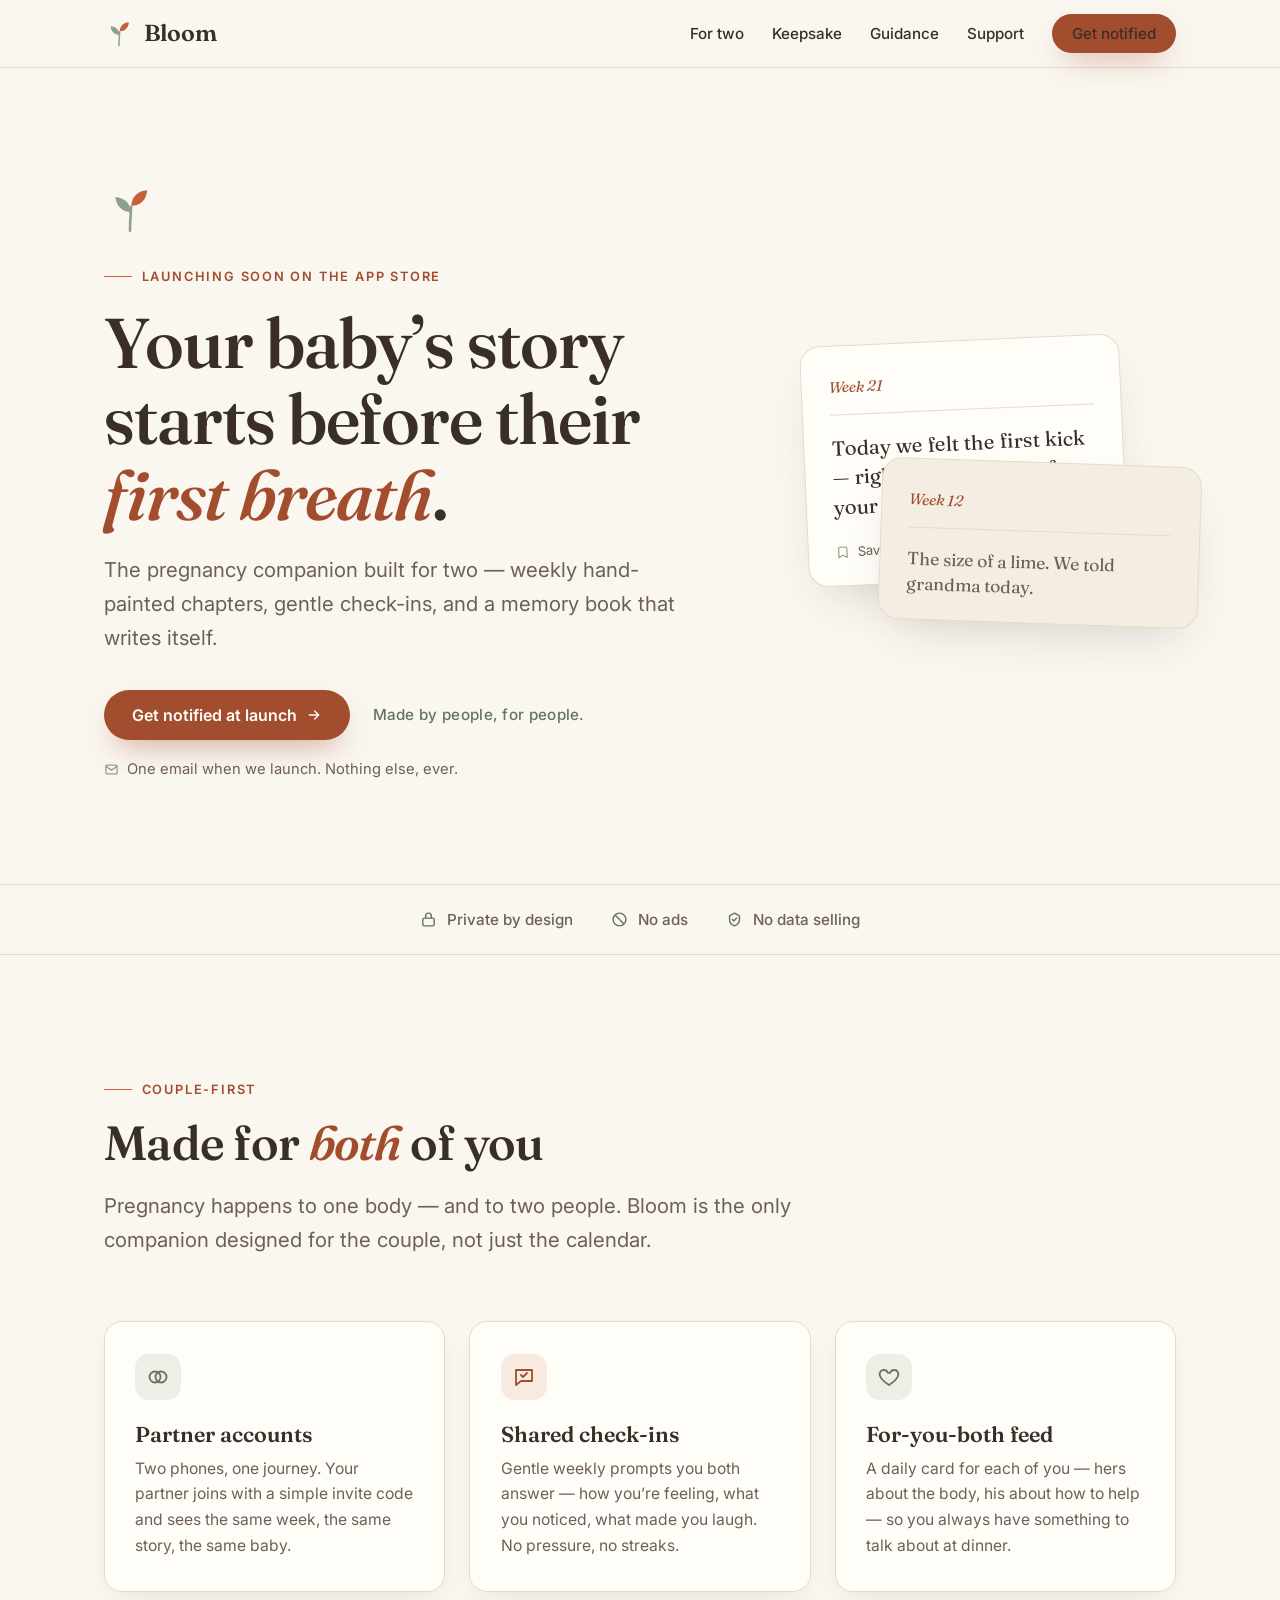
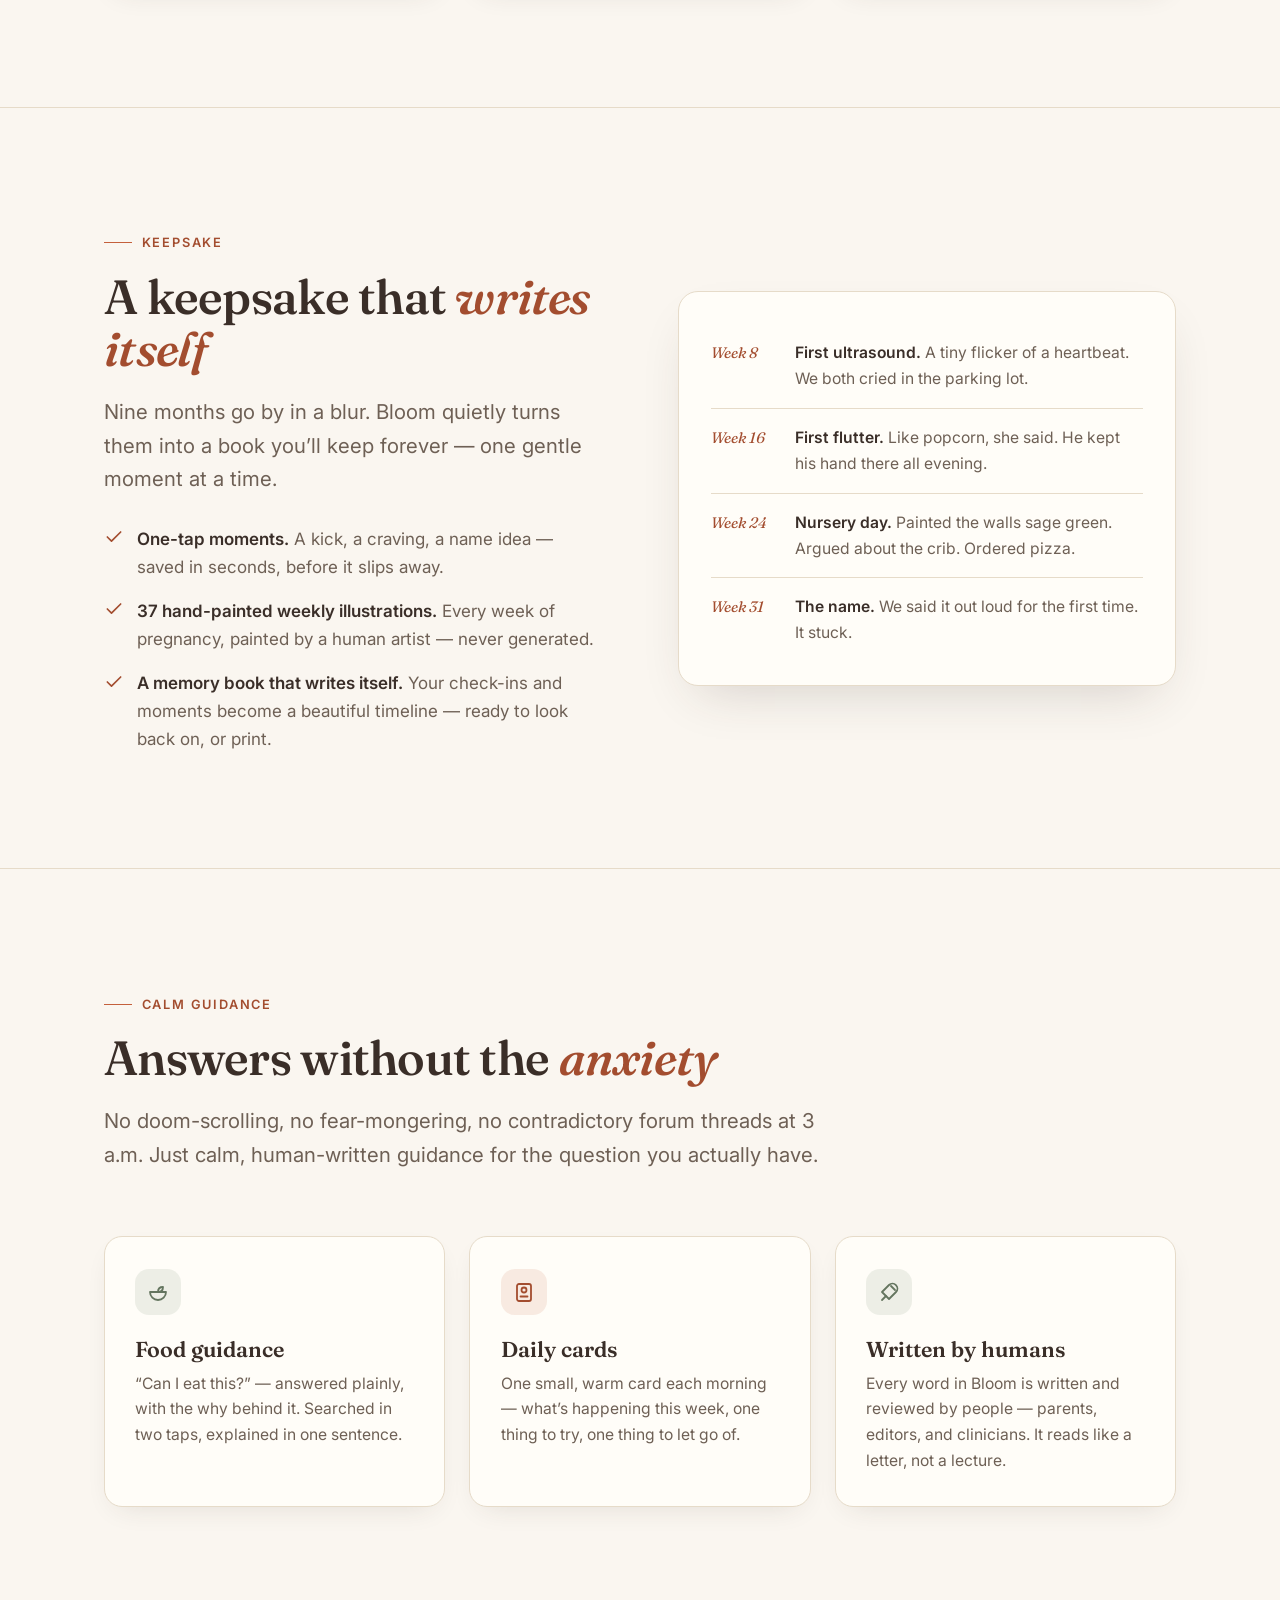
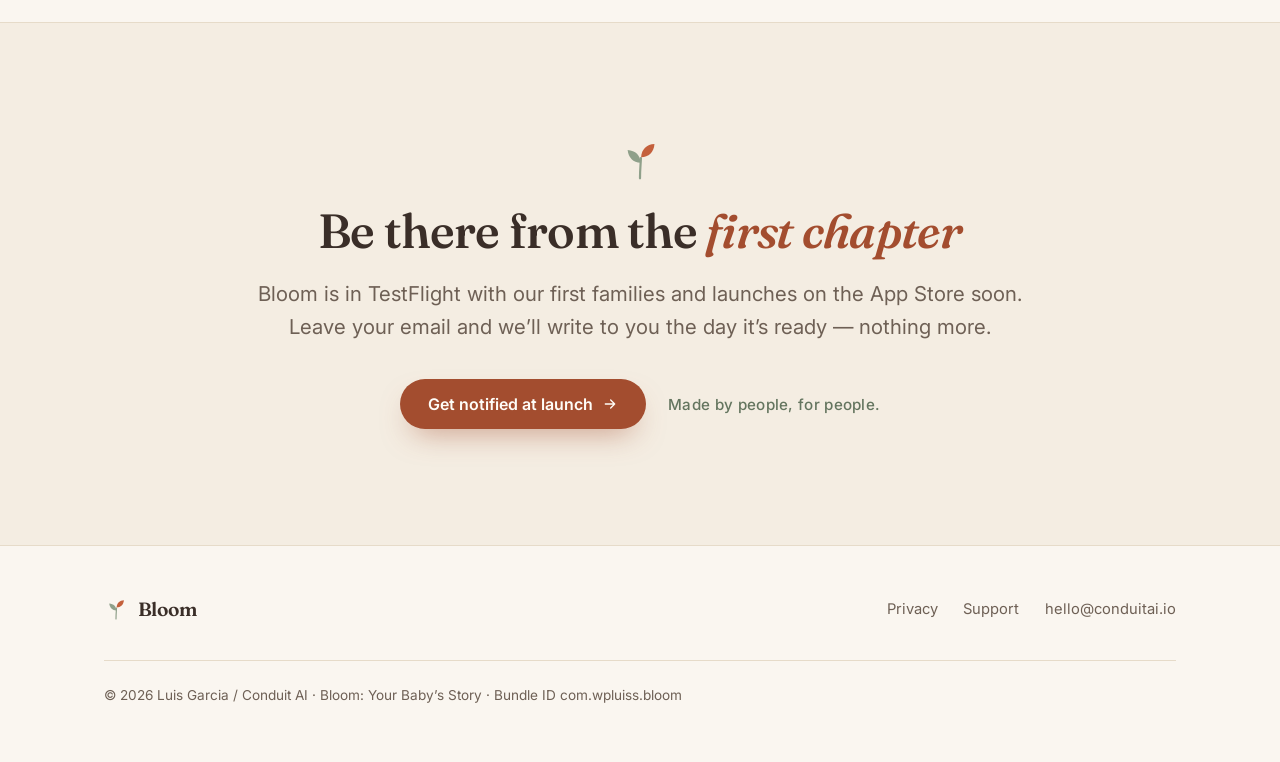
==== index.html @ 74200556 "Add design system and landing page" ====
<!DOCTYPE html>
<html lang="en">
<head>
  <meta charset="UTF-8">
  <meta name="viewport" content="width=device-width, initial-scale=1.0">
  <title>Bloom: Your Baby's Story — Pregnancy companion for couples</title>
  <meta name="description" content="Bloom is the pregnancy companion built for two — weekly hand-painted chapters, gentle check-ins, and a memory book that writes itself. Launching soon on the App Store.">
  <link rel="canonical" href="https://conduitai.io/">

  <!-- Open Graph -->
  <meta property="og:type" content="website">
  <meta property="og:site_name" content="Bloom: Your Baby's Story">
  <meta property="og:title" content="Bloom: Your Baby's Story — Pregnancy companion for couples">
  <meta property="og:description" content="The pregnancy companion built for two — weekly hand-painted chapters, gentle check-ins, and a memory book that writes itself.">
  <meta property="og:url" content="https://conduitai.io/">
  <meta property="og:image" content="https://conduitai.io/assets/og.png">
  <meta name="twitter:card" content="summary_large_image">
  <meta name="twitter:title" content="Bloom: Your Baby's Story — Pregnancy companion for couples">
  <meta name="twitter:description" content="The pregnancy companion built for two — weekly hand-painted chapters, gentle check-ins, and a memory book that writes itself.">
  <meta name="twitter:image" content="https://conduitai.io/assets/og.png">

  <meta name="theme-color" content="#FAF6F0">
  <link rel="icon" href="data:image/svg+xml,%3Csvg xmlns='http://www.w3.org/2000/svg' viewBox='0 0 48 48'%3E%3Cpath d='M24 44c0-10 .8-16 1-22' stroke='%238FA08A' stroke-width='2.4' fill='none' stroke-linecap='round'/%3E%3Cpath d='M24.6 27C24.6 19 19 13.6 10.5 13c.9 8.4 6 13.6 14.1 14Z' fill='%238FA08A'/%3E%3Cpath d='M25.2 21c.4-8.6 6.2-14 14.6-14.4-.6 9-6.4 14.4-14.6 14.4Z' fill='%23C4603C'/%3E%3C/svg%3E">

  <!-- Fonts -->
  <link rel="preconnect" href="https://fonts.googleapis.com">
  <link rel="preconnect" href="https://fonts.gstatic.com" crossorigin>
  <link href="https://fonts.googleapis.com/css2?family=Fraunces:ital,opsz,wght@0,9..144,400..700;1,9..144,400..700&family=Inter:wght@400;500;600&display=swap" rel="stylesheet">

  <link rel="stylesheet" href="styles.css">

  <!-- Structured data -->
  <script type="application/ld+json">
  {
    "@context": "https://schema.org",
    "@type": "SoftwareApplication",
    "name": "Bloom: Your Baby's Story",
    "operatingSystem": "iOS",
    "applicationCategory": "LifestyleApplication",
    "description": "The pregnancy companion built for two — weekly hand-painted chapters, gentle check-ins, and a memory book that writes itself.",
    "url": "https://conduitai.io/",
    "author": {
      "@type": "Organization",
      "name": "Conduit AI",
      "url": "https://conduitai.io/"
    },
    "offers": {
      "@type": "Offer",
      "price": "0",
      "priceCurrency": "USD",
      "availability": "https://schema.org/PreOrder"
    }
  }
  </script>
</head>
<body>

  <header class="site-header">
    <div class="wrap">
      <a class="brand" href="index.html" aria-label="Bloom — home">
        <svg viewBox="0 0 48 48" fill="none" aria-hidden="true">
          <path d="M24 44c0-10 .8-16 1-22" stroke="#8FA08A" stroke-width="2.4" stroke-linecap="round"/>
          <path d="M24.6 27C24.6 19 19 13.6 10.5 13c.9 8.4 6 13.6 14.1 14Z" fill="#8FA08A"/>
          <path d="M25.2 21c.4-8.6 6.2-14 14.6-14.4-.6 9-6.4 14.4-14.6 14.4Z" fill="#C4603C"/>
        </svg>
        <span class="wordmark">Bloom</span>
      </a>
      <nav class="site-nav" aria-label="Primary">
        <a href="#for-two">For two</a>
        <a href="#keepsake">Keepsake</a>
        <a href="#guidance">Guidance</a>
        <a href="support.html">Support</a>
        <a class="btn btn-primary btn-sm" href="mailto:hello@conduitai.io?subject=Bloom%20waitlist&body=Hi%20Bloom%20team%20%E2%80%94%20please%20let%20me%20know%20when%20Bloom%20launches%20on%20the%20App%20Store.">Get notified</a>
      </nav>
    </div>
  </header>

  <main>
    <!-- Hero -->
    <section class="hero" aria-labelledby="hero-title">
      <div class="wrap">
        <div>
          <svg class="hero-mark reveal" viewBox="0 0 48 48" fill="none" aria-hidden="true">
            <path d="M24 44c0-10 .8-16 1-22" stroke="#8FA08A" stroke-width="2.4" stroke-linecap="round"/>
            <path d="M24.6 27C24.6 19 19 13.6 10.5 13c.9 8.4 6 13.6 14.1 14Z" fill="#8FA08A"/>
            <path d="M25.2 21c.4-8.6 6.2-14 14.6-14.4-.6 9-6.4 14.4-14.6 14.4Z" fill="#C4603C"/>
          </svg>
          <p class="eyebrow reveal">Launching soon on the App Store</p>
          <h1 class="display reveal" id="hero-title" data-delay="1">Your baby&rsquo;s story starts before their <span class="accent">first breath</span>.</h1>
          <p class="lede reveal" data-delay="2">The pregnancy companion built for two — weekly hand-painted chapters, gentle check-ins, and a memory book that writes itself.</p>
          <div class="hero-actions reveal" data-delay="2">
            <a class="btn btn-primary" href="mailto:hello@conduitai.io?subject=Bloom%20waitlist&body=Hi%20Bloom%20team%20%E2%80%94%20please%20let%20me%20know%20when%20Bloom%20launches%20on%20the%20App%20Store.">
              Get notified at launch
              <svg width="16" height="16" viewBox="0 0 24 24" fill="none" stroke="currentColor" stroke-width="2" stroke-linecap="round" stroke-linejoin="round" aria-hidden="true"><path d="M5 12h14M13 6l6 6-6 6"/></svg>
            </a>
            <span class="tagline">Made by people, for people.</span>
          </div>
          <p class="hero-note reveal" data-delay="2">
            <svg viewBox="0 0 24 24" fill="none" stroke="#8FA08A" stroke-width="2" stroke-linecap="round" stroke-linejoin="round" aria-hidden="true"><rect x="3" y="5" width="18" height="14" rx="2"/><path d="m3 7 9 6 9-6"/></svg>
            One email when we launch. Nothing else, ever.
          </p>
        </div>

        <figure class="keepsake reveal" data-delay="1" aria-hidden="true">
          <div class="keepsake-card kc-front">
            <span class="kc-week">Week 21</span>
            <div class="kc-rule"></div>
            <p class="kc-line">Today we felt the first kick — right in the middle of your song.</p>
            <span class="kc-meta">
              <svg viewBox="0 0 24 24" fill="none" stroke="#8FA08A" stroke-width="2" stroke-linecap="round" stroke-linejoin="round"><path d="M19 21l-7-4-7 4V5a2 2 0 0 1 2-2h10a2 2 0 0 1 2 2z"/></svg>
              Saved to the memory book
            </span>
          </div>
          <div class="keepsake-card kc-back">
            <span class="kc-week">Week 12</span>
            <div class="kc-rule"></div>
            <p class="kc-line">The size of a lime. We told grandma today.</p>
          </div>
        </figure>
      </div>
    </section>

    <!-- Trust bar -->
    <div class="trustbar">
      <div class="wrap">
        <ul>
          <li>
            <svg viewBox="0 0 24 24" fill="none" stroke="currentColor" stroke-width="2" stroke-linecap="round" stroke-linejoin="round" aria-hidden="true"><rect x="4" y="10" width="16" height="11" rx="2"/><path d="M8 10V7a4 4 0 0 1 8 0v3"/></svg>
            Private by design
          </li>
          <li>
            <svg viewBox="0 0 24 24" fill="none" stroke="currentColor" stroke-width="2" stroke-linecap="round" stroke-linejoin="round" aria-hidden="true"><circle cx="12" cy="12" r="9"/><path d="m6 6 12 12"/></svg>
            No ads
          </li>
          <li>
            <svg viewBox="0 0 24 24" fill="none" stroke="currentColor" stroke-width="2" stroke-linecap="round" stroke-linejoin="round" aria-hidden="true"><path d="M12 3l7 4v5c0 4.5-3 7.5-7 9-4-1.5-7-4.5-7-9V7z"/><path d="m9 12 2 2 4-4"/></svg>
            No data selling
          </li>
        </ul>
      </div>
    </div>

    <!-- Made for both of you -->
    <section class="section" id="for-two" aria-labelledby="for-two-title">
      <div class="wrap">
        <div class="section-head reveal">
          <p class="eyebrow">Couple-first</p>
          <h2 class="display" id="for-two-title">Made for <span class="accent">both</span> of you</h2>
          <p class="lede">Pregnancy happens to one body — and to two people. Bloom is the only companion designed for the couple, not just the calendar.</p>
        </div>
        <div class="grid-3">
          <article class="card reveal">
            <div class="icon" aria-hidden="true">
              <svg viewBox="0 0 24 24" fill="none" stroke="currentColor" stroke-width="1.8" stroke-linecap="round" stroke-linejoin="round"><circle cx="9" cy="12" r="5.5"/><circle cx="15" cy="12" r="5.5"/></svg>
            </div>
            <h3>Partner accounts</h3>
            <p>Two phones, one journey. Your partner joins with a simple invite code and sees the same week, the same story, the same baby.</p>
          </article>
          <article class="card reveal" data-delay="1">
            <div class="icon" aria-hidden="true">
              <svg viewBox="0 0 24 24" fill="none" stroke="currentColor" stroke-width="1.8" stroke-linecap="round" stroke-linejoin="round"><path d="M4 5h16v11H9l-5 4z"/><path d="m9 10 2 2 4-4"/></svg>
            </div>
            <h3>Shared check-ins</h3>
            <p>Gentle weekly prompts you both answer — how you&rsquo;re feeling, what you noticed, what made you laugh. No pressure, no streaks.</p>
          </article>
          <article class="card reveal" data-delay="2">
            <div class="icon" aria-hidden="true">
              <svg viewBox="0 0 24 24" fill="none" stroke="currentColor" stroke-width="1.8" stroke-linecap="round" stroke-linejoin="round"><path d="M12 20s-7-4.3-9-9c-1.2-2.9.6-6 3.7-6 2 0 3.6 1.2 4.3 2.8h2c.7-1.6 2.3-2.8 4.3-2.8 3.1 0 4.9 3.1 3.7 6-2 4.7-9 9-9 9z"/></svg>
            </div>
            <h3>For-you-both feed</h3>
            <p>A daily card for each of you — hers about the body, his about how to help — so you always have something to talk about at dinner.</p>
          </article>
        </div>
      </div>
    </section>

    <!-- Keepsake -->
    <section class="section" id="keepsake" aria-labelledby="keepsake-title">
      <div class="wrap split">
        <div class="reveal">
          <p class="eyebrow">Keepsake</p>
          <h2 class="display" id="keepsake-title">A keepsake that <span class="accent">writes itself</span></h2>
          <p class="lede">Nine months go by in a blur. Bloom quietly turns them into a book you&rsquo;ll keep forever — one gentle moment at a time.</p>
          <ul class="check-list">
            <li>
              <svg viewBox="0 0 24 24" fill="none" stroke="currentColor" stroke-width="2" stroke-linecap="round" stroke-linejoin="round" aria-hidden="true"><path d="M20 6 9 17l-5-5"/></svg>
              <span><strong>One-tap moments.</strong> A kick, a craving, a name idea — saved in seconds, before it slips away.</span>
            </li>
            <li>
              <svg viewBox="0 0 24 24" fill="none" stroke="currentColor" stroke-width="2" stroke-linecap="round" stroke-linejoin="round" aria-hidden="true"><path d="M20 6 9 17l-5-5"/></svg>
              <span><strong>37 hand-painted weekly illustrations.</strong> Every week of pregnancy, painted by a human artist — never generated.</span>
            </li>
            <li>
              <svg viewBox="0 0 24 24" fill="none" stroke="currentColor" stroke-width="2" stroke-linecap="round" stroke-linejoin="round" aria-hidden="true"><path d="M20 6 9 17l-5-5"/></svg>
              <span><strong>A memory book that writes itself.</strong> Your check-ins and moments become a beautiful timeline — ready to look back on, or print.</span>
            </li>
          </ul>
        </div>
        <div class="timeline reveal" data-delay="1" role="img" aria-label="Example memory timeline: week 8 first ultrasound, week 16 first flutter, week 24 nursery painted">
          <ol>
            <li>
              <span class="t-week">Week 8</span>
              <p class="t-text"><strong>First ultrasound.</strong> A tiny flicker of a heartbeat. We both cried in the parking lot.</p>
            </li>
            <li>
              <span class="t-week">Week 16</span>
              <p class="t-text"><strong>First flutter.</strong> Like popcorn, she said. He kept his hand there all evening.</p>
            </li>
            <li>
              <span class="t-week">Week 24</span>
              <p class="t-text"><strong>Nursery day.</strong> Painted the walls sage green. Argued about the crib. Ordered pizza.</p>
            </li>
            <li>
              <span class="t-week">Week 31</span>
              <p class="t-text"><strong>The name.</strong> We said it out loud for the first time. It stuck.</p>
            </li>
          </ol>
        </div>
      </div>
    </section>

    <!-- Calm guidance -->
    <section class="section" id="guidance" aria-labelledby="guidance-title">
      <div class="wrap">
        <div class="section-head reveal">
          <p class="eyebrow">Calm guidance</p>
          <h2 class="display" id="guidance-title">Answers without the <span class="accent">anxiety</span></h2>
          <p class="lede">No doom-scrolling, no fear-mongering, no contradictory forum threads at 3 a.m. Just calm, human-written guidance for the question you actually have.</p>
        </div>
        <div class="grid-3">
          <article class="card reveal">
            <div class="icon" aria-hidden="true">
              <svg viewBox="0 0 24 24" fill="none" stroke="currentColor" stroke-width="1.8" stroke-linecap="round" stroke-linejoin="round"><path d="M4 12h16a8 8 0 0 1-16 0z"/><path d="M12 12c0-3 2-5 5-5 0 3-2 5-5 5z"/></svg>
            </div>
            <h3>Food guidance</h3>
            <p>&ldquo;Can I eat this?&rdquo; — answered plainly, with the why behind it. Searched in two taps, explained in one sentence.</p>
          </article>
          <article class="card reveal" data-delay="1">
            <div class="icon" aria-hidden="true">
              <svg viewBox="0 0 24 24" fill="none" stroke="currentColor" stroke-width="1.8" stroke-linecap="round" stroke-linejoin="round"><rect x="5" y="4" width="14" height="17" rx="2"/><circle cx="12" cy="10" r="2.5"/><path d="M8.5 16.5h7"/></svg>
            </div>
            <h3>Daily cards</h3>
            <p>One small, warm card each morning — what&rsquo;s happening this week, one thing to try, one thing to let go of.</p>
          </article>
          <article class="card reveal" data-delay="2">
            <div class="icon" aria-hidden="true">
              <svg viewBox="0 0 24 24" fill="none" stroke="currentColor" stroke-width="1.8" stroke-linecap="round" stroke-linejoin="round"><path d="M12 19l7-7a4.95 4.95 0 0 0-7-7l-7 7z"/><path d="m9 16-4 4"/><path d="m14 6 4 4"/></svg>
            </div>
            <h3>Written by humans</h3>
            <p>Every word in Bloom is written and reviewed by people — parents, editors, and clinicians. It reads like a letter, not a lecture.</p>
          </article>
        </div>
      </div>
    </section>

    <!-- Waitlist -->
    <section class="section waitlist" id="waitlist" aria-labelledby="waitlist-title">
      <div class="wrap reveal">
        <svg class="sprout-center" viewBox="0 0 48 48" fill="none" aria-hidden="true">
          <path d="M24 44c0-10 .8-16 1-22" stroke="#8FA08A" stroke-width="2.4" stroke-linecap="round"/>
          <path d="M24.6 27C24.6 19 19 13.6 10.5 13c.9 8.4 6 13.6 14.1 14Z" fill="#8FA08A"/>
          <path d="M25.2 21c.4-8.6 6.2-14 14.6-14.4-.6 9-6.4 14.4-14.6 14.4Z" fill="#C4603C"/>
        </svg>
        <h2 class="display" id="waitlist-title">Be there from the <span class="accent">first chapter</span></h2>
        <p class="lede">Bloom is in TestFlight with our first families and launches on the App Store soon. Leave your email and we&rsquo;ll write to you the day it&rsquo;s ready — nothing more.</p>
        <div class="hero-actions">
          <a class="btn btn-primary" href="mailto:hello@conduitai.io?subject=Bloom%20waitlist&body=Hi%20Bloom%20team%20%E2%80%94%20please%20let%20me%20know%20when%20Bloom%20launches%20on%20the%20App%20Store.">
            Get notified at launch
            <svg width="16" height="16" viewBox="0 0 24 24" fill="none" stroke="currentColor" stroke-width="2" stroke-linecap="round" stroke-linejoin="round" aria-hidden="true"><path d="M5 12h14M13 6l6 6-6 6"/></svg>
          </a>
          <span class="tagline">Made by people, for people.</span>
        </div>
      </div>
    </section>
  </main>

  <footer class="site-footer">
    <div class="wrap">
      <a class="brand" href="index.html" aria-label="Bloom — home">
        <svg viewBox="0 0 48 48" fill="none" aria-hidden="true">
          <path d="M24 44c0-10 .8-16 1-22" stroke="#8FA08A" stroke-width="2.4" stroke-linecap="round"/>
          <path d="M24.6 27C24.6 19 19 13.6 10.5 13c.9 8.4 6 13.6 14.1 14Z" fill="#8FA08A"/>
          <path d="M25.2 21c.4-8.6 6.2-14 14.6-14.4-.6 9-6.4 14.4-14.6 14.4Z" fill="#C4603C"/>
        </svg>
        <span class="wordmark">Bloom</span>
      </a>
      <nav class="footer-links" aria-label="Footer">
        <a href="privacy.html">Privacy</a>
        <a href="support.html">Support</a>
        <a href="mailto:hello@conduitai.io">hello@conduitai.io</a>
      </nav>
      <p class="footer-legal">&copy; 2026 Luis Garcia / Conduit AI &middot; Bloom: Your Baby&rsquo;s Story &middot; Bundle ID com.wpluiss.bloom</p>
    </div>
  </footer>

  <script>
    (function () {
      var els = document.querySelectorAll('.reveal');
      if (!('IntersectionObserver' in window)) {
        els.forEach(function (el) { el.classList.add('in'); });
        return;
      }
      var io = new IntersectionObserver(function (entries) {
        entries.forEach(function (entry) {
          if (entry.isIntersecting) {
            entry.target.classList.add('in');
            io.unobserve(entry.target);
          }
        });
      }, { threshold: 0.12, rootMargin: '0px 0px -40px 0px' });
      els.forEach(function (el) { io.observe(el); });
    })();
  </script>
</body>
</html>
---- styles.css ----
/* ============================================================
   Bloom: Your Baby's Story — design system
   Warm ivory canvas · terracotta accent · muted sage · charcoal ink
   ============================================================ */

:root {
  --ivory: #FAF6F0;
  --ivory-deep: #F4EDE2;
  --cream: #FFFDF8;
  --terra: #C4603C;
  --terra-deep: #A34D2F;
  --sage: #8FA08A;
  --sage-deep: #64755F;
  --charcoal: #3A2E28;
  --muted: #6E6055;
  --hairline: #E6DBC9;
  --shadow-soft: 0 22px 50px -20px rgba(58, 46, 40, 0.20);
  --shadow-card: 0 10px 30px -14px rgba(58, 46, 40, 0.16);
  --serif: "Fraunces", Georgia, "Times New Roman", serif;
  --sans: "Inter", -apple-system, BlinkMacSystemFont, "Segoe UI", Roboto, sans-serif;
  --maxw: 72rem;
}

* { box-sizing: border-box; }

html { scroll-behavior: smooth; }

body {
  margin: 0;
  background: var(--ivory);
  color: var(--charcoal);
  font-family: var(--sans);
  font-size: 1.0625rem;
  line-height: 1.65;
  -webkit-font-smoothing: antialiased;
  text-rendering: optimizeLegibility;
}

img, svg { display: block; }

a { color: var(--terra-deep); text-decoration-color: rgba(163, 77, 47, 0.4); text-underline-offset: 3px; }
a:hover { color: var(--terra); }

:focus-visible {
  outline: 3px solid rgba(196, 96, 60, 0.55);
  outline-offset: 3px;
  border-radius: 4px;
}

::selection { background: rgba(196, 96, 60, 0.22); }

.wrap {
  width: 100%;
  max-width: var(--maxw);
  margin-inline: auto;
  padding-inline: clamp(1.25rem, 4vw, 2.5rem);
}

/* ---------- Type ---------- */

.display {
  font-family: var(--serif);
  font-optical-sizing: auto;
  font-weight: 560;
  line-height: 1.08;
  letter-spacing: -0.015em;
  margin: 0;
}

h1.display { font-size: clamp(2.6rem, 6vw, 4.4rem); }
h2.display { font-size: clamp(2rem, 4.2vw, 3rem); }
h3 { font-family: var(--serif); font-weight: 600; font-size: 1.35rem; line-height: 1.25; margin: 0 0 0.5rem; }

.eyebrow {
  display: inline-flex;
  align-items: center;
  gap: 0.6rem;
  font-size: 0.8rem;
  font-weight: 600;
  letter-spacing: 0.14em;
  text-transform: uppercase;
  color: var(--terra-deep);
  margin: 0 0 1.1rem;
}
.eyebrow::before {
  content: "";
  width: 1.75rem;
  height: 1px;
  background: var(--terra);
}

.lede {
  font-size: clamp(1.1rem, 1.6vw, 1.28rem);
  color: var(--muted);
  max-width: 38em;
  margin: 1.25rem 0 0;
}

.accent { color: var(--terra-deep); font-style: italic; }

/* ---------- Header ---------- */

.site-header {
  position: sticky;
  top: 0;
  z-index: 50;
  background: rgba(250, 246, 240, 0.88);
  backdrop-filter: blur(10px);
  -webkit-backdrop-filter: blur(10px);
  border-bottom: 1px solid var(--hairline);
}

.site-header .wrap {
  display: flex;
  align-items: center;
  gap: 2rem;
  padding-block: 0.85rem;
}

.brand {
  display: inline-flex;
  align-items: center;
  gap: 0.6rem;
  text-decoration: none;
  color: var(--charcoal);
}
.brand svg { width: 30px; height: 30px; }
.brand .wordmark {
  font-family: var(--serif);
  font-weight: 620;
  font-size: 1.45rem;
  letter-spacing: -0.01em;
}

.site-nav {
  margin-left: auto;
  display: flex;
  align-items: center;
  gap: 1.75rem;
}
.site-nav a {
  color: var(--charcoal);
  text-decoration: none;
  font-size: 0.95rem;
  font-weight: 500;
}
.site-nav a:hover { color: var(--terra-deep); }

@media (max-width: 720px) {
  .site-nav a:not(.btn) { display: none; }
}

/* ---------- Buttons ---------- */

.btn {
  display: inline-flex;
  align-items: center;
  gap: 0.55rem;
  font-family: var(--sans);
  font-weight: 600;
  font-size: 1rem;
  line-height: 1;
  padding: 1rem 1.7rem;
  border-radius: 999px;
  border: 1px solid transparent;
  text-decoration: none;
  cursor: pointer;
  transition: transform 0.18s ease, box-shadow 0.18s ease, background-color 0.18s ease;
}

.btn-primary {
  background: var(--terra-deep);
  color: var(--cream);
  box-shadow: 0 14px 30px -12px rgba(163, 77, 47, 0.55);
}
.btn-primary:hover {
  background: var(--terra);
  color: var(--cream);
  transform: translateY(-2px);
  box-shadow: 0 18px 36px -12px rgba(163, 77, 47, 0.6);
}

.btn-ghost {
  background: transparent;
  color: var(--charcoal);
  border-color: var(--hairline);
}
.btn-ghost:hover { border-color: var(--sage); color: var(--charcoal); transform: translateY(-2px); }

.btn-sm { padding: 0.7rem 1.2rem; font-size: 0.9rem; }

/* ---------- Hero ---------- */

.hero { padding: clamp(4rem, 9vw, 7.5rem) 0 clamp(3.5rem, 7vw, 5.5rem); }

.hero .wrap {
  display: grid;
  grid-template-columns: minmax(0, 1.15fr) minmax(0, 0.85fr);
  gap: clamp(2.5rem, 6vw, 5rem);
  align-items: center;
}

@media (max-width: 880px) {
  .hero .wrap { grid-template-columns: 1fr; }
}

.hero-mark { width: 52px; height: 52px; margin-bottom: 1.4rem; }

.hero-actions {
  display: flex;
  flex-wrap: wrap;
  align-items: center;
  gap: 1rem 1.4rem;
  margin-top: 2.2rem;
}

.hero-note {
  font-size: 0.92rem;
  color: var(--muted);
  margin-top: 1.1rem;
  display: flex;
  align-items: center;
  gap: 0.5rem;
}
.hero-note svg { width: 15px; height: 15px; flex: none; }

.tagline {
  font-size: 0.95rem;
  color: var(--sage-deep);
  font-weight: 500;
  letter-spacing: 0.02em;
}

/* Keepsake card visual (pure CSS, no imagery) */
.keepsake { position: relative; margin: 0; min-height: 340px; }

.keepsake-card {
  position: absolute;
  inset: auto;
  width: min(320px, 82%);
  background: var(--cream);
  border: 1px solid var(--hairline);
  border-radius: 20px;
  padding: 1.6rem 1.7rem 1.4rem;
  box-shadow: var(--shadow-soft);
}

.keepsake-card .kc-week {
  font-family: var(--serif);
  font-style: italic;
  font-size: 0.95rem;
  color: var(--terra-deep);
}

.keepsake-card .kc-rule {
  height: 1px;
  background: var(--hairline);
  margin: 0.9rem 0 1.1rem;
}

.keepsake-card .kc-line {
  font-family: var(--serif);
  font-size: 1.28rem;
  line-height: 1.45;
  margin: 0;
}

.keepsake-card .kc-meta {
  display: flex;
  align-items: center;
  gap: 0.5rem;
  margin-top: 1.2rem;
  font-size: 0.82rem;
  color: var(--muted);
}
.keepsake-card .kc-meta svg { width: 14px; height: 14px; }

.keepsake-card.kc-front { top: 6%; left: 12%; transform: rotate(-2.5deg); }
.keepsake-card.kc-back  { top: 42%; left: 30%; transform: rotate(2deg); background: var(--ivory-deep); }
.keepsake-card.kc-back .kc-line { font-size: 1.1rem; color: var(--muted); }

@media (max-width: 880px) {
  .keepsake { min-height: 380px; margin-top: 1rem; }
  .keepsake-card.kc-front { left: 2%; }
  .keepsake-card.kc-back { left: 16%; }
}

/* ---------- Trust bar ---------- */

.trustbar {
  border-block: 1px solid var(--hairline);
  padding: 1.35rem 0;
}

.trustbar ul {
  list-style: none;
  margin: 0;
  padding: 0;
  display: flex;
  flex-wrap: wrap;
  justify-content: center;
  gap: 0.9rem 2.4rem;
}

.trustbar li {
  display: flex;
  align-items: center;
  gap: 0.6rem;
  font-size: 0.95rem;
  font-weight: 500;
  color: var(--muted);
}
.trustbar li svg { width: 17px; height: 17px; color: var(--sage-deep); flex: none; }

/* ---------- Sections ---------- */

.section { padding: clamp(4.5rem, 9vw, 7.5rem) 0; }
.section + .section { border-top: 1px solid var(--hairline); }

.section-head { max-width: 46rem; margin-bottom: clamp(2.5rem, 5vw, 4rem); }

.grid-3 {
  display: grid;
  grid-template-columns: repeat(3, minmax(0, 1fr));
  gap: 1.5rem;
}
@media (max-width: 880px) { .grid-3 { grid-template-columns: 1fr; } }

.card {
  background: var(--cream);
  border: 1px solid var(--hairline);
  border-radius: 18px;
  padding: 2rem 1.9rem;
  box-shadow: var(--shadow-card);
}

.card .icon {
  width: 46px;
  height: 46px;
  border-radius: 14px;
  display: grid;
  place-items: center;
  margin-bottom: 1.3rem;
  background: rgba(143, 160, 138, 0.16);
  color: var(--sage-deep);
}
.card:nth-child(2) .icon { background: rgba(196, 96, 60, 0.12); color: var(--terra-deep); }
.card .icon svg { width: 24px; height: 24px; }
.card p { margin: 0; color: var(--muted); font-size: 0.98rem; }

/* Split section */
.split {
  display: grid;
  grid-template-columns: repeat(2, minmax(0, 1fr));
  gap: clamp(2.5rem, 6vw, 5rem);
  align-items: center;
}
@media (max-width: 880px) { .split { grid-template-columns: 1fr; } }

.check-list { list-style: none; margin: 1.8rem 0 0; padding: 0; display: grid; gap: 1rem; }
.check-list li { display: flex; gap: 0.8rem; align-items: flex-start; color: var(--muted); }
.check-list li strong { color: var(--charcoal); font-weight: 600; }
.check-list svg { width: 20px; height: 20px; flex: none; margin-top: 0.15rem; color: var(--terra-deep); }

/* Timeline visual */
.timeline {
  background: var(--cream);
  border: 1px solid var(--hairline);
  border-radius: 20px;
  box-shadow: var(--shadow-soft);
  padding: 2rem 2rem 1.4rem;
}
.timeline ol { list-style: none; margin: 0; padding: 0; }
.timeline li {
  display: grid;
  grid-template-columns: 64px 1fr;
  gap: 1.2rem;
  padding: 1rem 0;
  border-bottom: 1px solid var(--hairline);
  align-items: baseline;
}
.timeline li:last-child { border-bottom: 0; }
.timeline .t-week {
  font-family: var(--serif);
  font-style: italic;
  color: var(--terra-deep);
  font-size: 0.95rem;
}
.timeline .t-text { margin: 0; font-size: 0.98rem; color: var(--muted); }
.timeline .t-text strong { color: var(--charcoal); font-weight: 600; }

/* ---------- Waitlist ---------- */

.waitlist {
  background: var(--ivory-deep);
  border-block: 1px solid var(--hairline);
  text-align: center;
}
.waitlist .display { max-width: 16em; margin-inline: auto; }
.waitlist .lede { margin-inline: auto; }
.waitlist .hero-actions { justify-content: center; }
.waitlist .sprout-center { width: 44px; height: 44px; margin: 0 auto 1.4rem; }

/* ---------- Footer ---------- */

.site-footer { padding: 3rem 0 3.5rem; }

.site-footer .wrap {
  display: flex;
  flex-wrap: wrap;
  align-items: center;
  gap: 1.2rem 2rem;
}

.site-footer .brand svg { width: 24px; height: 24px; }
.site-footer .brand .wordmark { font-size: 1.2rem; }

.footer-links {
  display: flex;
  gap: 1.6rem;
  margin-left: auto;
  font-size: 0.92rem;
}
.footer-links a { color: var(--muted); text-decoration: none; }
.footer-links a:hover { color: var(--terra-deep); }

.footer-legal {
  width: 100%;
  margin: 1rem 0 0;
  padding-top: 1.4rem;
  border-top: 1px solid var(--hairline);
  font-size: 0.85rem;
  color: var(--muted);
}

/* ---------- Sub pages (privacy / support) ---------- */

.page-main { padding: clamp(3.5rem, 7vw, 5.5rem) 0 clamp(4rem, 8vw, 6rem); }

.prose { max-width: 44rem; }
.prose h2 {
  font-family: var(--serif);
  font-weight: 600;
  font-size: 1.55rem;
  margin: 2.8rem 0 0.8rem;
  padding-top: 1.8rem;
  border-top: 1px solid var(--hairline);
}
.prose h2:first-of-type { border-top: 0; padding-top: 0; margin-top: 2rem; }
.prose p { margin: 0 0 1rem; color: var(--muted); }
.prose ul { margin: 0 0 1rem; padding-left: 1.3rem; color: var(--muted); }
.prose li { margin-bottom: 0.45rem; }
.prose strong { color: var(--charcoal); }
.prose .effective { font-size: 0.9rem; color: var(--sage-deep); font-weight: 500; }

.never-list { list-style: none; padding: 0; margin: 0 0 1rem; display: grid; gap: 0.6rem; }
.never-list li { display: flex; gap: 0.7rem; align-items: flex-start; }
.never-list svg { width: 18px; height: 18px; flex: none; margin-top: 0.2rem; color: var(--terra-deep); }

/* FAQ */
.faq details {
  border-bottom: 1px solid var(--hairline);
  padding: 1.3rem 0;
}
.faq summary {
  cursor: pointer;
  font-family: var(--serif);
  font-weight: 600;
  font-size: 1.2rem;
  list-style: none;
  display: flex;
  justify-content: space-between;
  align-items: center;
  gap: 1rem;
}
.faq summary::-webkit-details-marker { display: none; }
.faq summary::after {
  content: "+";
  font-family: var(--sans);
  font-weight: 400;
  font-size: 1.5rem;
  color: var(--terra-deep);
  transition: transform 0.2s ease;
}
.faq details[open] summary::after { transform: rotate(45deg); }
.faq details p { margin: 0.9rem 0 0; color: var(--muted); }

.contact-card {
  background: var(--cream);
  border: 1px solid var(--hairline);
  border-radius: 18px;
  box-shadow: var(--shadow-card);
  padding: 2rem;
  margin: 2.5rem 0 3rem;
  display: flex;
  flex-wrap: wrap;
  align-items: center;
  gap: 1.2rem 2rem;
}
.contact-card p { margin: 0; color: var(--muted); flex: 1 1 20rem; }

/* ---------- Motion ---------- */

.reveal {
  opacity: 0;
  transform: translateY(22px);
  transition: opacity 0.7s ease, transform 0.7s cubic-bezier(0.22, 0.61, 0.36, 1);
}
.reveal.in { opacity: 1; transform: none; }
.reveal[data-delay="1"] { transition-delay: 0.12s; }
.reveal[data-delay="2"] { transition-delay: 0.24s; }

@media (prefers-reduced-motion: reduce) {
  html { scroll-behavior: auto; }
  .reveal { opacity: 1; transform: none; transition: none; }
  .btn, .faq summary::after { transition: none; }
}

/* ---------- 404 ---------- */

.center-page {
  min-height: 60vh;
  display: grid;
  place-items: center;
  text-align: center;
  padding: 4rem 0;
}
.center-page .display { margin-top: 1.2rem; }
.center-page p { color: var(--muted); margin: 1rem 0 2rem; }
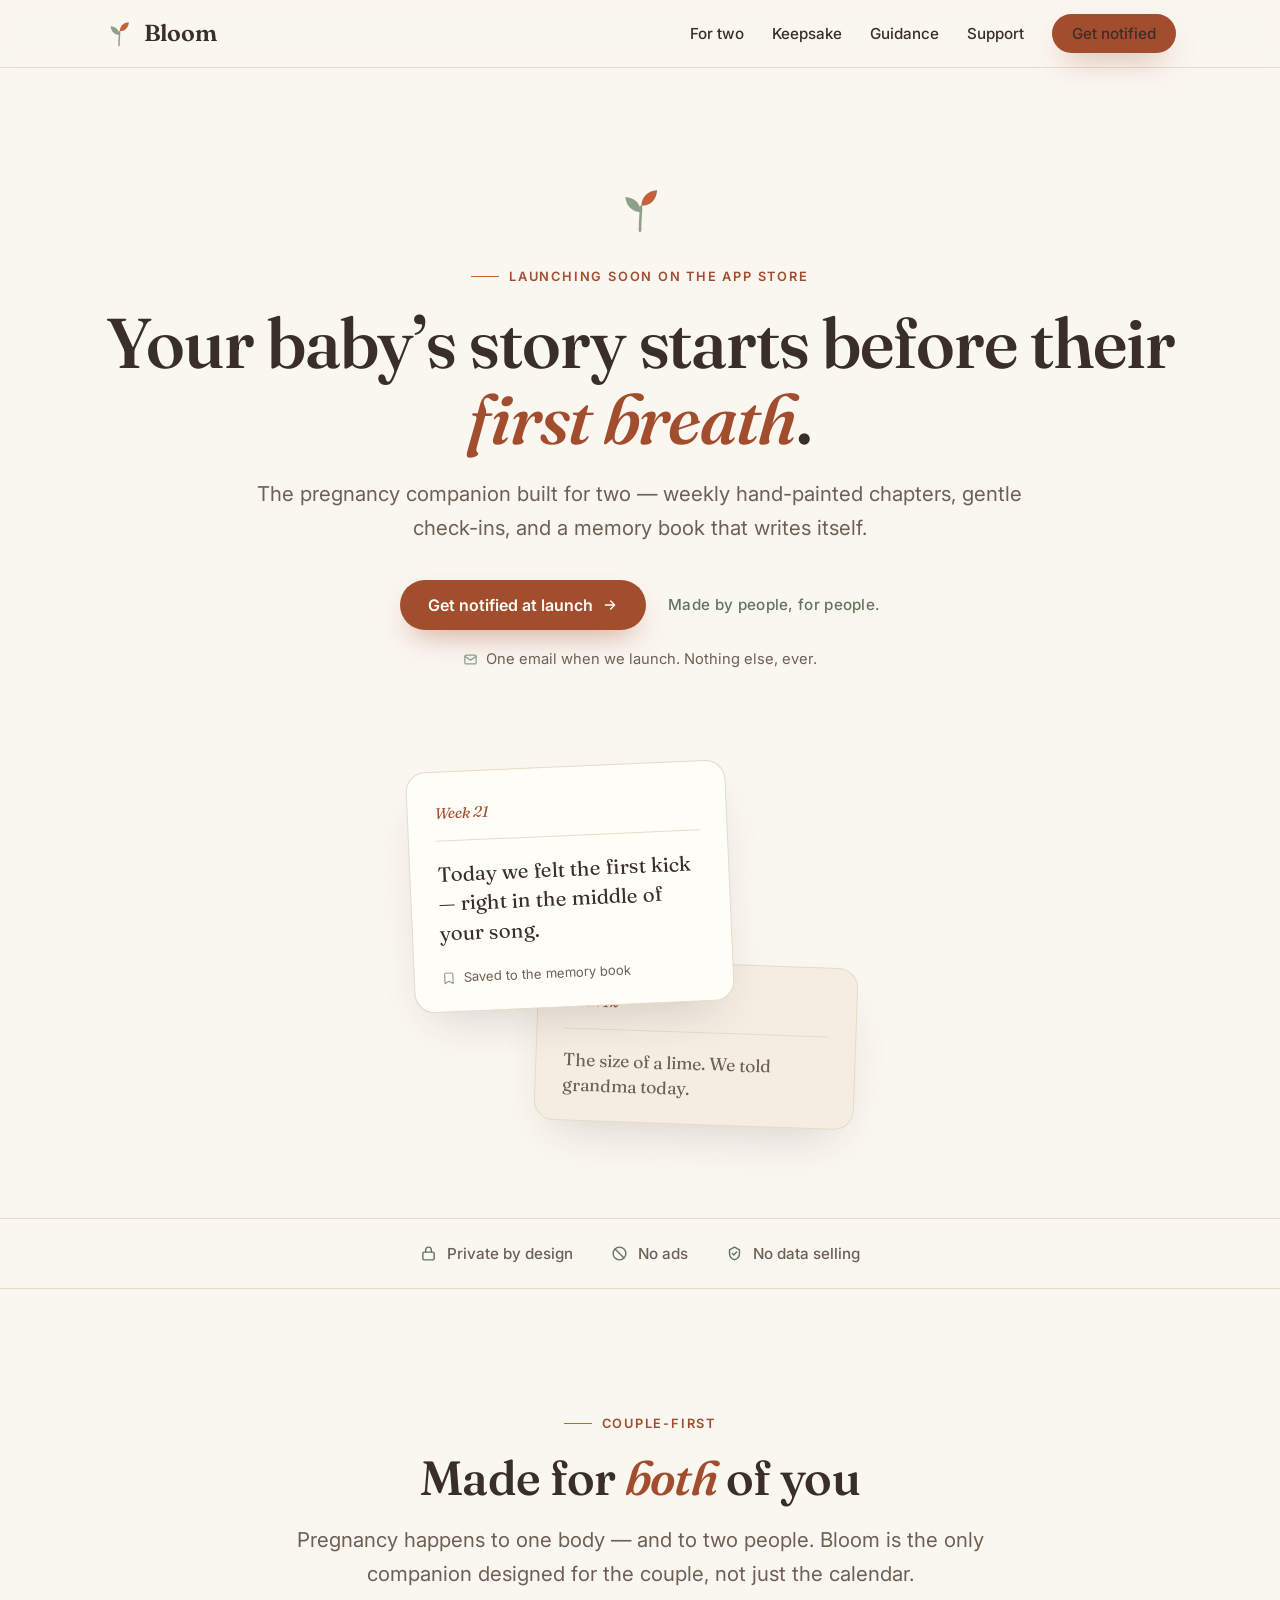
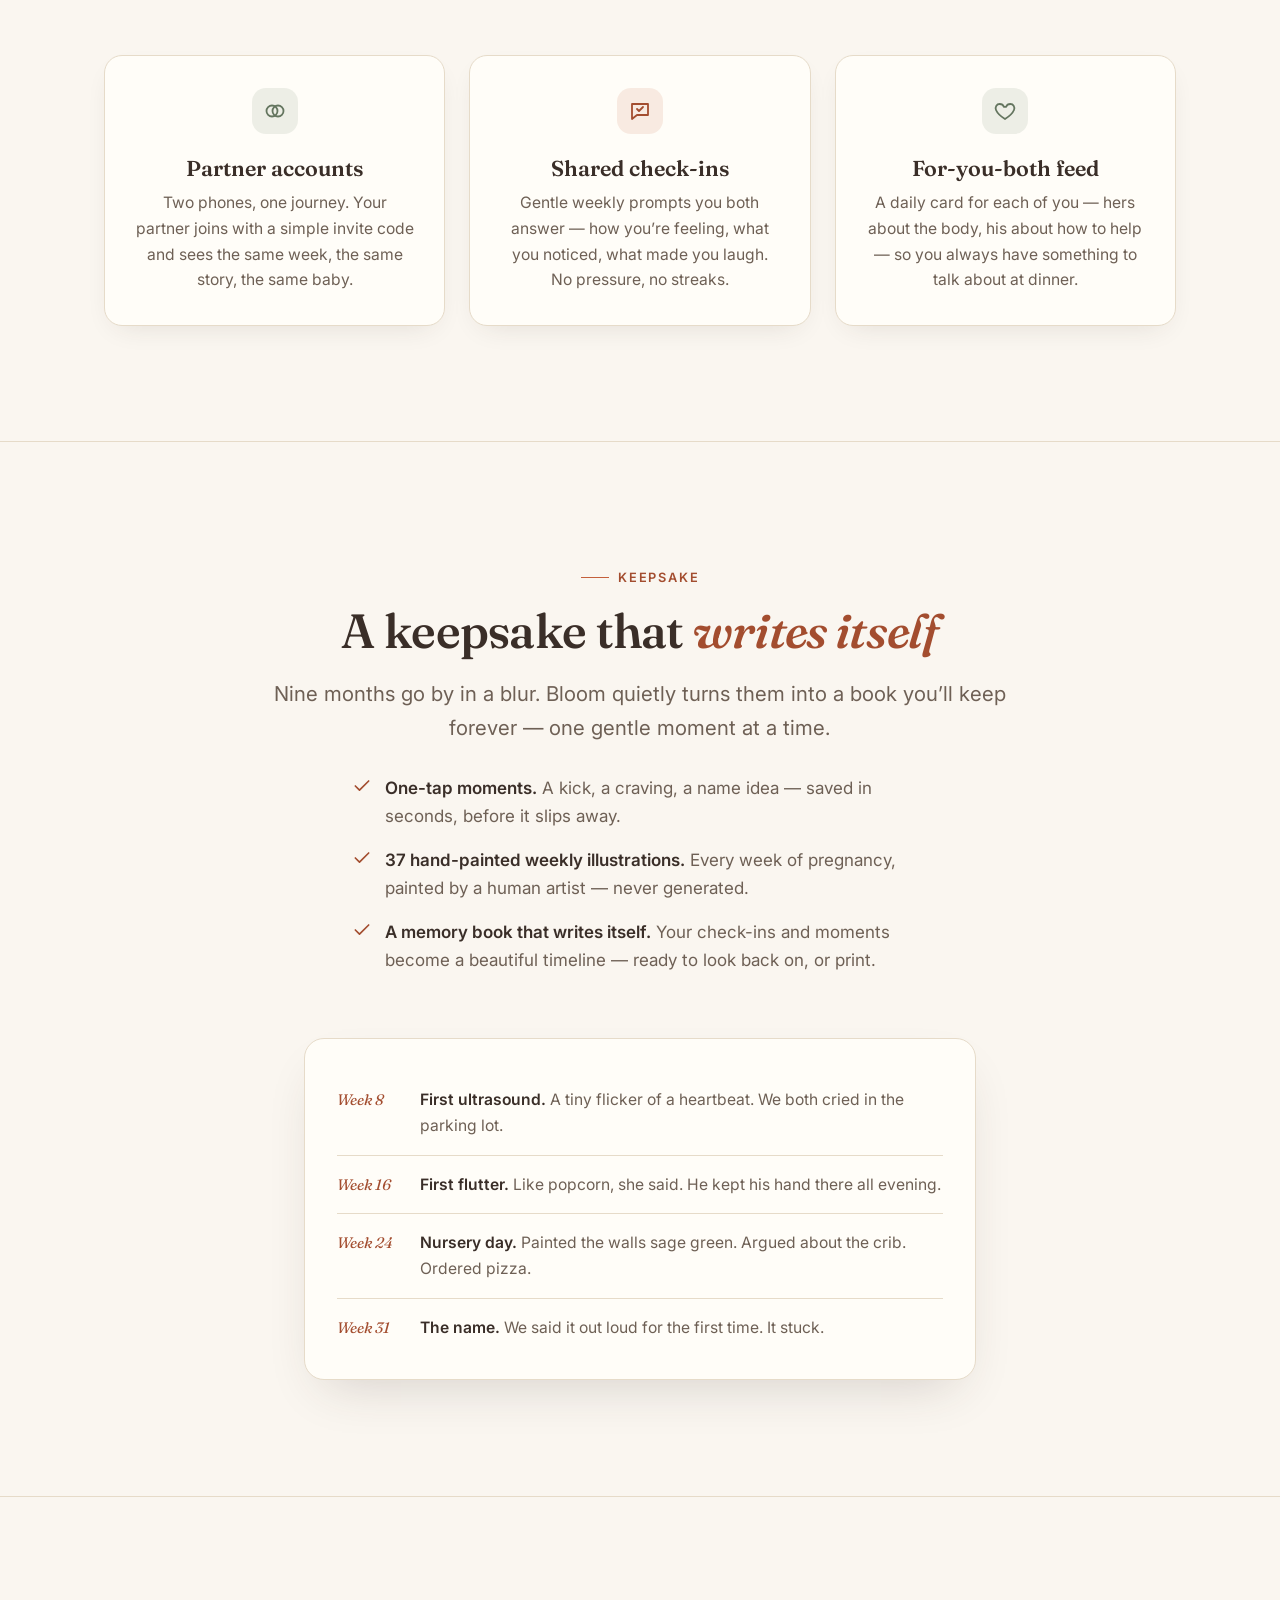
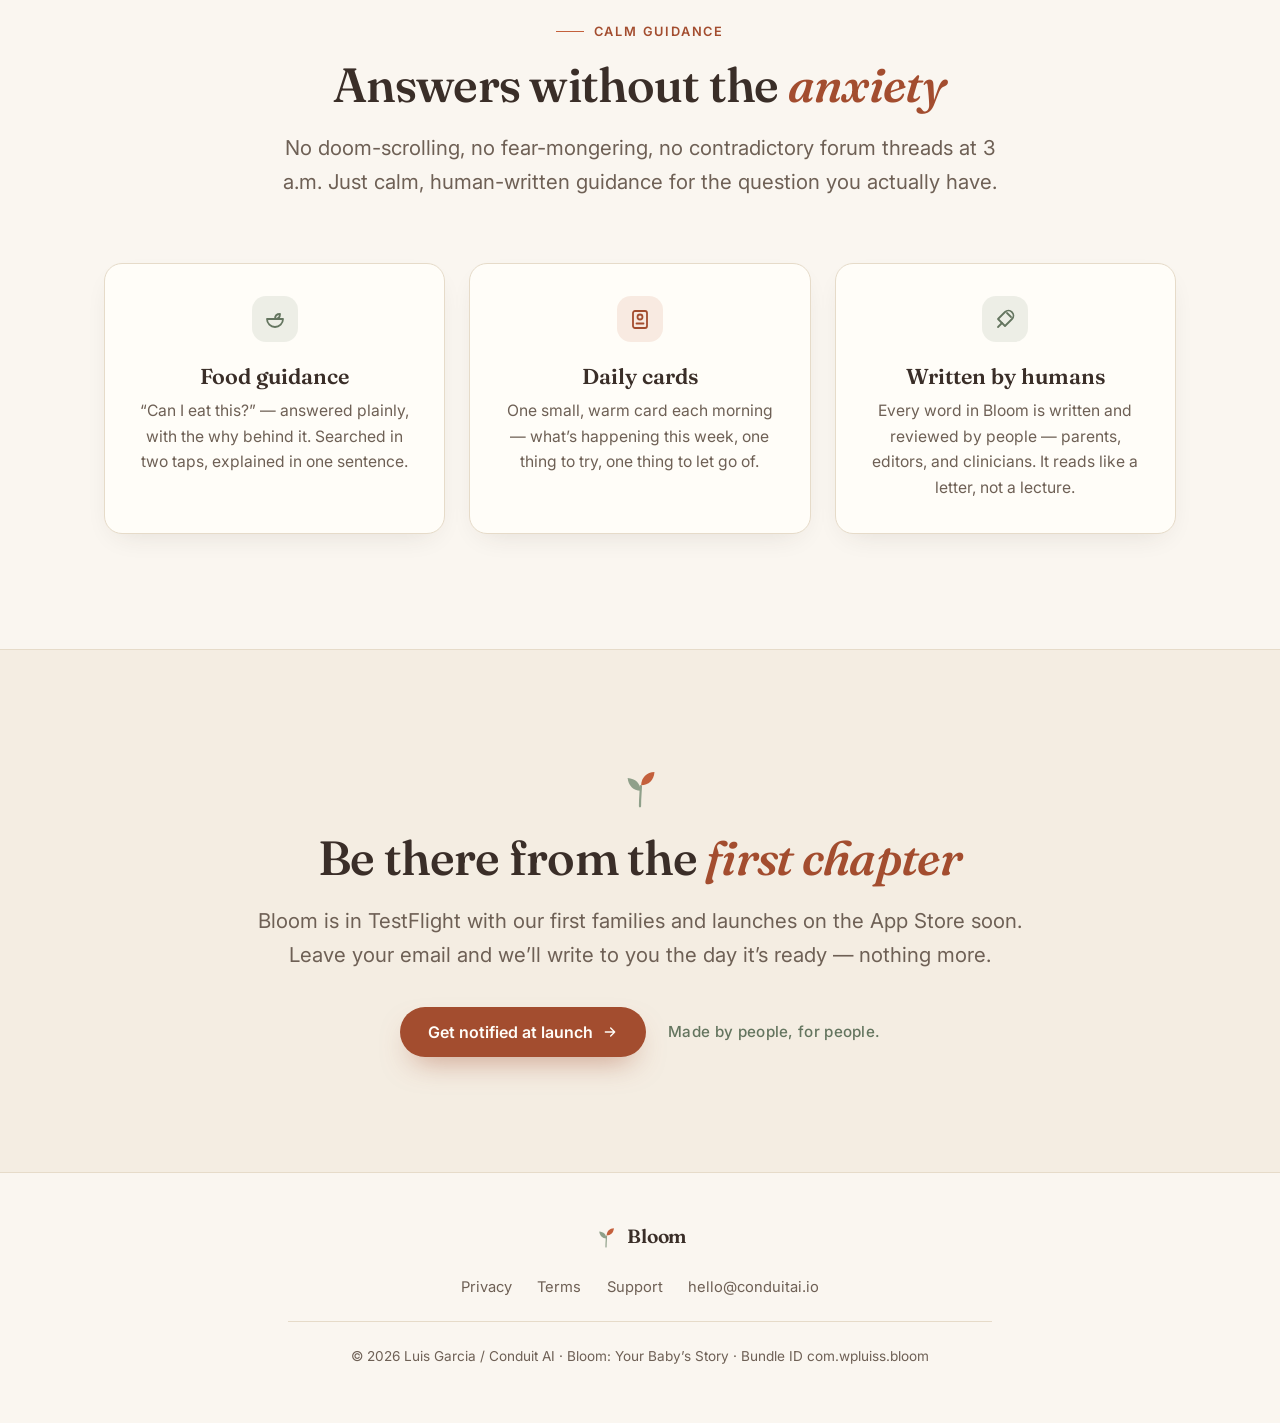
==== commit bbec7a3c: "Point canonical/og:url at bloom.conduitai.io, add Terms footer link" ====
--- a/index.html
+++ b/index.html
@@ -5,14 +5,14 @@
   <meta name="viewport" content="width=device-width, initial-scale=1.0">
   <title>Bloom: Your Baby's Story — Pregnancy companion for couples</title>
   <meta name="description" content="Bloom is the pregnancy companion built for two — weekly hand-painted chapters, gentle check-ins, and a memory book that writes itself. Launching soon on the App Store.">
-  <link rel="canonical" href="https://conduitai.io/">
+  <link rel="canonical" href="https://bloom.conduitai.io/">
 
   <!-- Open Graph -->
   <meta property="og:type" content="website">
   <meta property="og:site_name" content="Bloom: Your Baby's Story">
   <meta property="og:title" content="Bloom: Your Baby's Story — Pregnancy companion for couples">
   <meta property="og:description" content="The pregnancy companion built for two — weekly hand-painted chapters, gentle check-ins, and a memory book that writes itself.">
-  <meta property="og:url" content="https://conduitai.io/">
+  <meta property="og:url" content="https://bloom.conduitai.io/">
   <meta property="og:image" content="https://conduitai.io/assets/og.png">
   <meta name="twitter:card" content="summary_large_image">
   <meta name="twitter:title" content="Bloom: Your Baby's Story — Pregnancy companion for couples">
@@ -38,7 +38,7 @@
     "operatingSystem": "iOS",
     "applicationCategory": "LifestyleApplication",
     "description": "The pregnancy companion built for two — weekly hand-painted chapters, gentle check-ins, and a memory book that writes itself.",
-    "url": "https://conduitai.io/",
+    "url": "https://bloom.conduitai.io/",
     "author": {
       "@type": "Organization",
       "name": "Conduit AI",
@@ -286,6 +286,7 @@
       </a>
       <nav class="footer-links" aria-label="Footer">
         <a href="privacy.html">Privacy</a>
+        <a href="terms.html">Terms</a>
         <a href="support.html">Support</a>
         <a href="mailto:hello@conduitai.io">hello@conduitai.io</a>
       </nav>
--- a/styles.css
+++ b/styles.css
@@ -1,6 +1,8 @@
 /* ============================================================
    Bloom: Your Baby's Story — design system
    Warm ivory canvas · terracotta accent · muted sage · charcoal ink
+   Layout: everything horizontally centered via .wrap (margin-inline:
+   auto) + centered text/actions inside each section.
    ============================================================ */
 
 :root {
@@ -49,6 +51,7 @@
 
 ::selection { background: rgba(196, 96, 60, 0.22); }
 
+/* Centered page column: every section lives inside this wrapper */
 .wrap {
   width: 100%;
   max-width: var(--maxw);
@@ -155,6 +158,7 @@
 .btn {
   display: inline-flex;
   align-items: center;
+  justify-content: center;
   gap: 0.55rem;
   font-family: var(--sans);
   font-weight: 600;
@@ -189,27 +193,27 @@
 
 .btn-sm { padding: 0.7rem 1.2rem; font-size: 0.9rem; }
 
-/* ---------- Hero ---------- */
+/* ---------- Hero (centered single column) ---------- */
 
 .hero { padding: clamp(4rem, 9vw, 7.5rem) 0 clamp(3.5rem, 7vw, 5.5rem); }
 
 .hero .wrap {
   display: grid;
-  grid-template-columns: minmax(0, 1.15fr) minmax(0, 0.85fr);
-  gap: clamp(2.5rem, 6vw, 5rem);
-  align-items: center;
-}
-
-@media (max-width: 880px) {
-  .hero .wrap { grid-template-columns: 1fr; }
-}
-
-.hero-mark { width: 52px; height: 52px; margin-bottom: 1.4rem; }
+  grid-template-columns: minmax(0, 1fr);
+  gap: clamp(2.5rem, 6vw, 4rem);
+  justify-items: center;
+  text-align: center;
+}
+
+.hero .lede { margin-inline: auto; }
+
+.hero-mark { width: 52px; height: 52px; margin: 0 auto 1.4rem; }
 
 .hero-actions {
   display: flex;
   flex-wrap: wrap;
   align-items: center;
+  justify-content: center;
   gap: 1rem 1.4rem;
   margin-top: 2.2rem;
 }
@@ -220,6 +224,7 @@
   margin-top: 1.1rem;
   display: flex;
   align-items: center;
+  justify-content: center;
   gap: 0.5rem;
 }
 .hero-note svg { width: 15px; height: 15px; flex: none; }
@@ -231,8 +236,8 @@
   letter-spacing: 0.02em;
 }
 
-/* Keepsake card visual (pure CSS, no imagery) */
-.keepsake { position: relative; margin: 0; min-height: 340px; }
+/* Keepsake card visual (pure CSS, no imagery) — centered under the hero copy */
+.keepsake { position: relative; margin: 0 auto; width: min(100%, 36rem); min-height: 380px; }
 
 .keepsake-card {
   position: absolute;
@@ -243,6 +248,7 @@
   border-radius: 20px;
   padding: 1.6rem 1.7rem 1.4rem;
   box-shadow: var(--shadow-soft);
+  text-align: left;
 }
 
 .keepsake-card .kc-week {
@@ -275,14 +281,14 @@
 }
 .keepsake-card .kc-meta svg { width: 14px; height: 14px; }
 
-.keepsake-card.kc-front { top: 6%; left: 12%; transform: rotate(-2.5deg); }
-.keepsake-card.kc-back  { top: 42%; left: 30%; transform: rotate(2deg); background: var(--ivory-deep); }
+.keepsake-card.kc-front { top: 4%; left: 10%; transform: rotate(-2.5deg); z-index: 2; }
+.keepsake-card.kc-back  { top: 56%; left: 32%; transform: rotate(2deg); background: var(--ivory-deep); z-index: 1; }
 .keepsake-card.kc-back .kc-line { font-size: 1.1rem; color: var(--muted); }
 
 @media (max-width: 880px) {
-  .keepsake { min-height: 380px; margin-top: 1rem; }
-  .keepsake-card.kc-front { left: 2%; }
-  .keepsake-card.kc-back { left: 16%; }
+  .keepsake { min-height: 400px; margin-top: 1rem; }
+  .keepsake-card.kc-front { left: 4%; }
+  .keepsake-card.kc-back { left: 18%; }
 }
 
 /* ---------- Trust bar ---------- */
@@ -317,14 +323,21 @@
 .section { padding: clamp(4.5rem, 9vw, 7.5rem) 0; }
 .section + .section { border-top: 1px solid var(--hairline); }
 
-.section-head { max-width: 46rem; margin-bottom: clamp(2.5rem, 5vw, 4rem); }
+/* Section intros: centered headline + copy, capped reading width */
+.section-head {
+  max-width: 46rem;
+  margin-inline: auto;
+  margin-bottom: clamp(2.5rem, 5vw, 4rem);
+  text-align: center;
+}
+.section-head .lede { margin-inline: auto; }
 
 .grid-3 {
   display: grid;
   grid-template-columns: repeat(3, minmax(0, 1fr));
   gap: 1.5rem;
 }
-@media (max-width: 880px) { .grid-3 { grid-template-columns: 1fr; } }
+@media (max-width: 880px) { .grid-3 { grid-template-columns: 1fr; max-width: 30rem; margin-inline: auto; } }
 
 .card {
   background: var(--cream);
@@ -332,6 +345,7 @@
   border-radius: 18px;
   padding: 2rem 1.9rem;
   box-shadow: var(--shadow-card);
+  text-align: center;
 }
 
 .card .icon {
@@ -340,7 +354,7 @@
   border-radius: 14px;
   display: grid;
   place-items: center;
-  margin-bottom: 1.3rem;
+  margin: 0 auto 1.3rem;
   background: rgba(143, 160, 138, 0.16);
   color: var(--sage-deep);
 }
@@ -348,16 +362,25 @@
 .card .icon svg { width: 24px; height: 24px; }
 .card p { margin: 0; color: var(--muted); font-size: 0.98rem; }
 
-/* Split section */
+/* Split section: centered stack — intro + checklist centered, timeline card centered below */
 .split {
   display: grid;
-  grid-template-columns: repeat(2, minmax(0, 1fr));
-  gap: clamp(2.5rem, 6vw, 5rem);
-  align-items: center;
-}
-@media (max-width: 880px) { .split { grid-template-columns: 1fr; } }
-
-.check-list { list-style: none; margin: 1.8rem 0 0; padding: 0; display: grid; gap: 1rem; }
+  grid-template-columns: minmax(0, 1fr);
+  gap: clamp(2.5rem, 6vw, 4rem);
+  justify-items: center;
+  text-align: center;
+}
+.split .lede { margin-inline: auto; }
+
+.check-list {
+  list-style: none;
+  margin: 1.8rem auto 0;
+  padding: 0;
+  display: grid;
+  gap: 1rem;
+  max-width: 36rem;
+  text-align: left;
+}
 .check-list li { display: flex; gap: 0.8rem; align-items: flex-start; color: var(--muted); }
 .check-list li strong { color: var(--charcoal); font-weight: 600; }
 .check-list svg { width: 20px; height: 20px; flex: none; margin-top: 0.15rem; color: var(--terra-deep); }
@@ -369,6 +392,9 @@
   border-radius: 20px;
   box-shadow: var(--shadow-soft);
   padding: 2rem 2rem 1.4rem;
+  width: min(100%, 42rem);
+  margin-inline: auto;
+  text-align: left;
 }
 .timeline ol { list-style: none; margin: 0; padding: 0; }
 .timeline li {
@@ -401,15 +427,16 @@
 .waitlist .hero-actions { justify-content: center; }
 .waitlist .sprout-center { width: 44px; height: 44px; margin: 0 auto 1.4rem; }
 
-/* ---------- Footer ---------- */
+/* ---------- Footer (centered stack) ---------- */
 
 .site-footer { padding: 3rem 0 3.5rem; }
 
 .site-footer .wrap {
   display: flex;
-  flex-wrap: wrap;
-  align-items: center;
-  gap: 1.2rem 2rem;
+  flex-direction: column;
+  align-items: center;
+  text-align: center;
+  gap: 1.4rem;
 }
 
 .site-footer .brand svg { width: 24px; height: 24px; }
@@ -417,8 +444,9 @@
 
 .footer-links {
   display: flex;
-  gap: 1.6rem;
-  margin-left: auto;
+  flex-wrap: wrap;
+  justify-content: center;
+  gap: 0.6rem 1.6rem;
   font-size: 0.92rem;
 }
 .footer-links a { color: var(--muted); text-decoration: none; }
@@ -426,18 +454,21 @@
 
 .footer-legal {
   width: 100%;
-  margin: 1rem 0 0;
+  max-width: 44rem;
+  margin: 0;
   padding-top: 1.4rem;
   border-top: 1px solid var(--hairline);
   font-size: 0.85rem;
   color: var(--muted);
+  text-align: center;
 }
 
 /* ---------- Sub pages (privacy / support) ---------- */
 
 .page-main { padding: clamp(3.5rem, 7vw, 5.5rem) 0 clamp(4rem, 8vw, 6rem); }
 
-.prose { max-width: 44rem; }
+/* Long-form pages: centered column, left-aligned reading text */
+.prose { max-width: 44rem; margin-inline: auto; }
 .prose h2 {
   font-family: var(--serif);
   font-weight: 600;
@@ -495,9 +526,26 @@
   display: flex;
   flex-wrap: wrap;
   align-items: center;
+  justify-content: center;
+  text-align: center;
   gap: 1.2rem 2rem;
 }
-.contact-card p { margin: 0; color: var(--muted); flex: 1 1 20rem; }
+.contact-card p { margin: 0; color: var(--muted); flex: 1 1 100%; }
+
+/* ---------- Small screens: centered, proportional, full-width CTAs ---------- */
+
+@media (max-width: 560px) {
+  .hero-actions {
+    flex-direction: column;
+    align-items: stretch;
+    width: 100%;
+    max-width: 22rem;
+    margin-inline: auto;
+  }
+  .hero-actions .btn { width: 100%; }
+  .hero-actions .tagline { text-align: center; }
+  .contact-card .btn { width: 100%; }
+}
 
 /* ---------- Motion ---------- */
 
